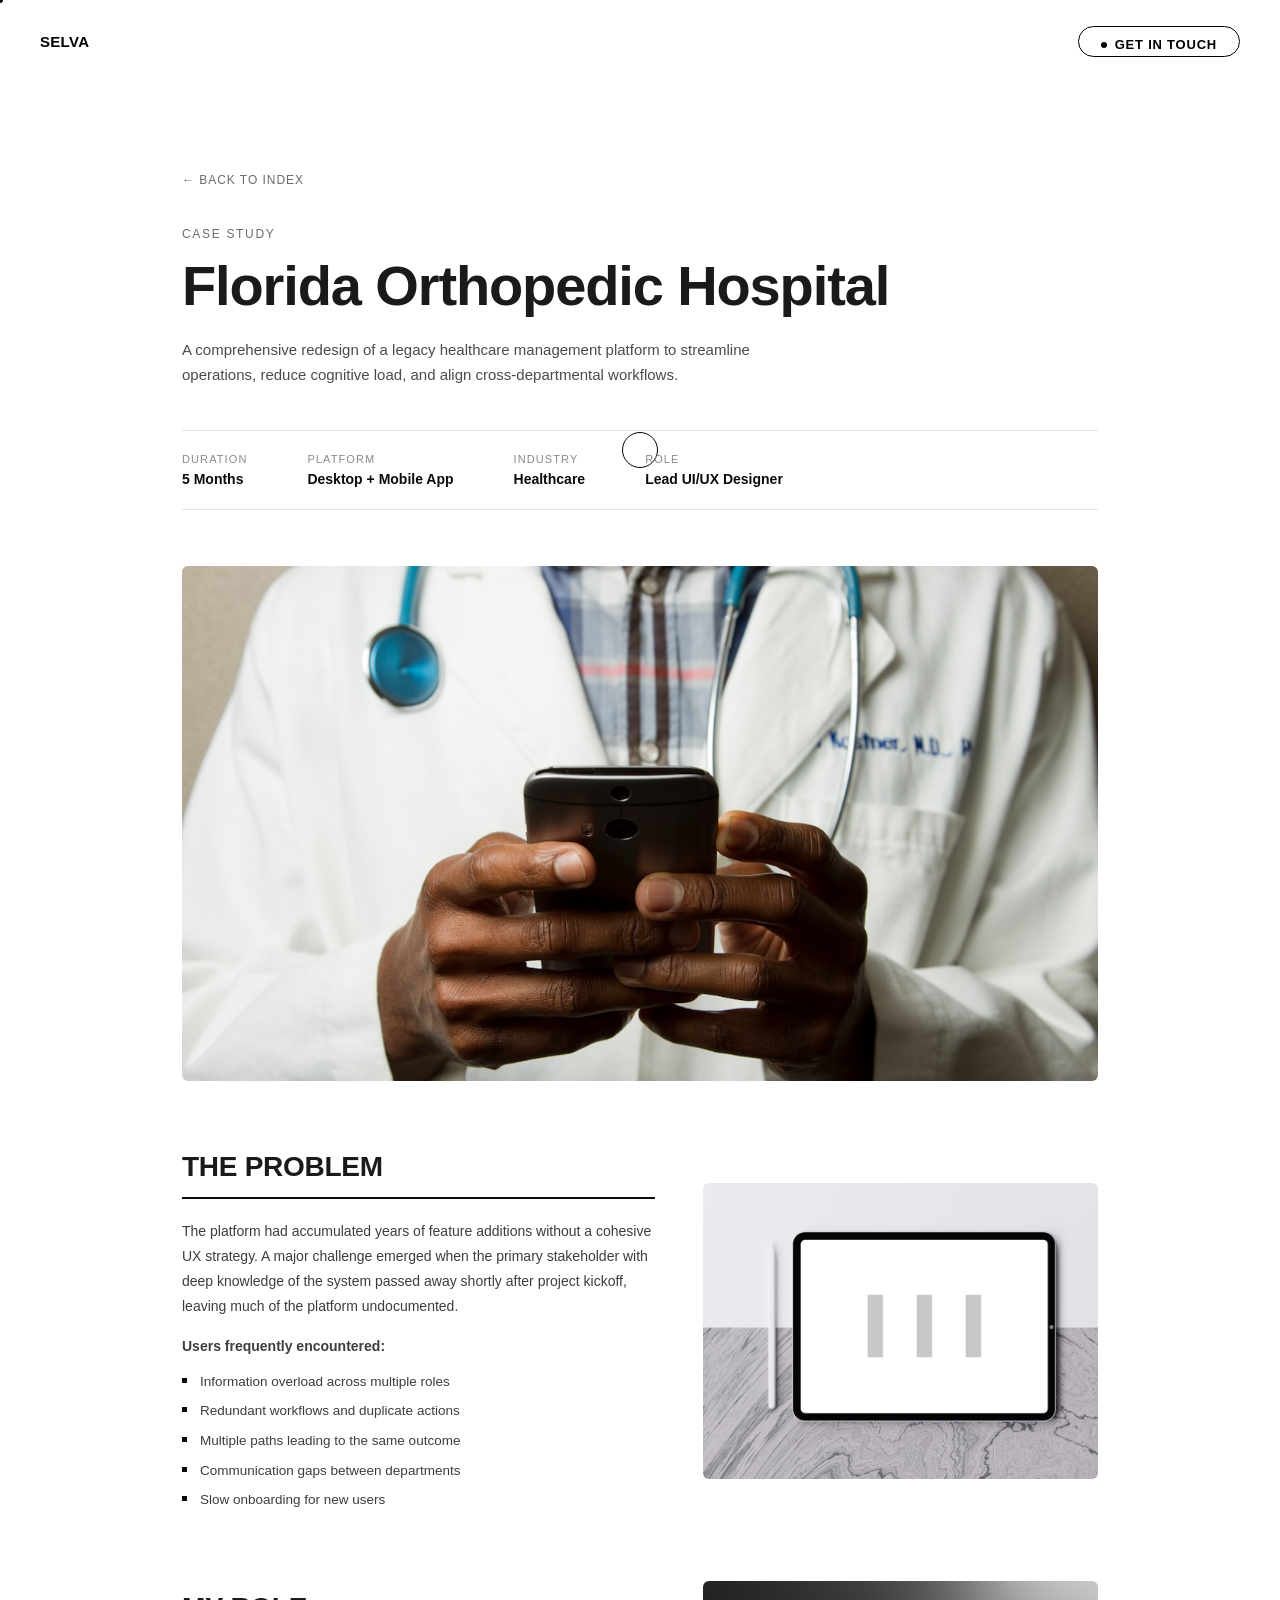
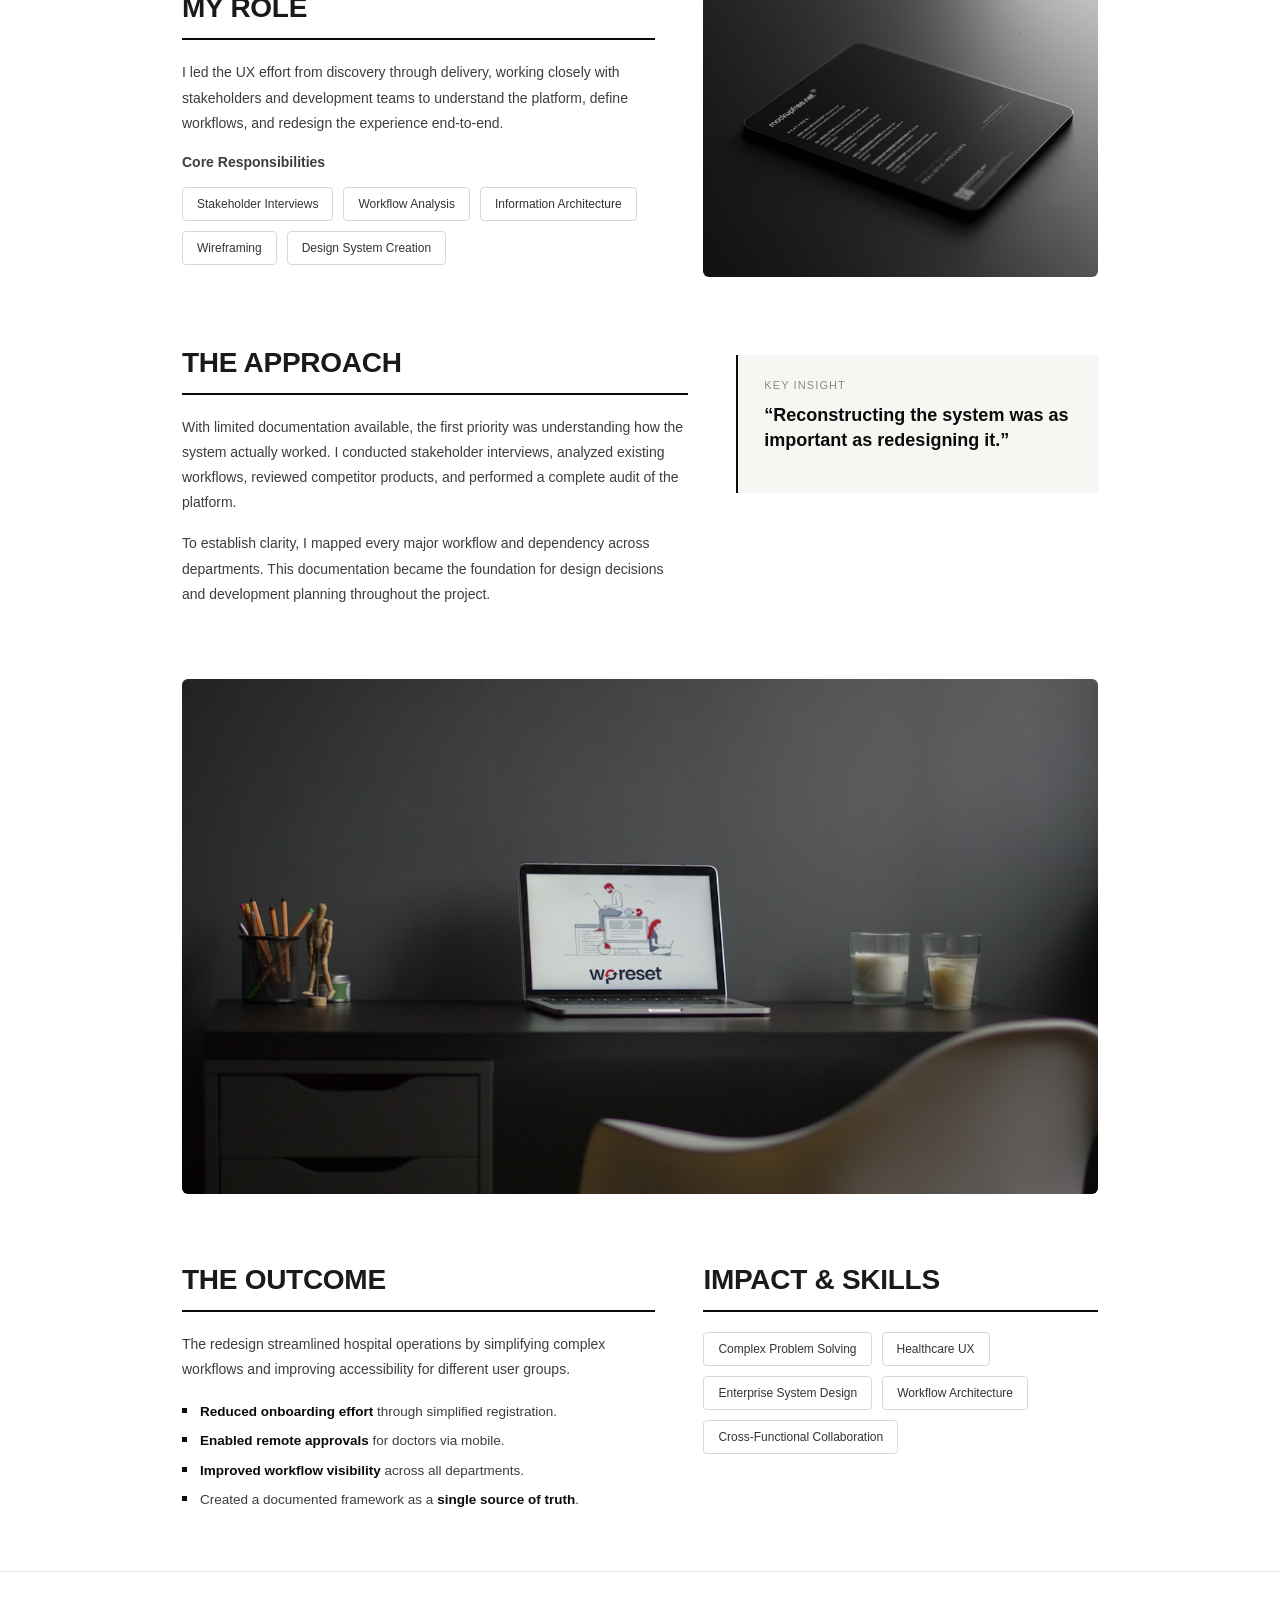
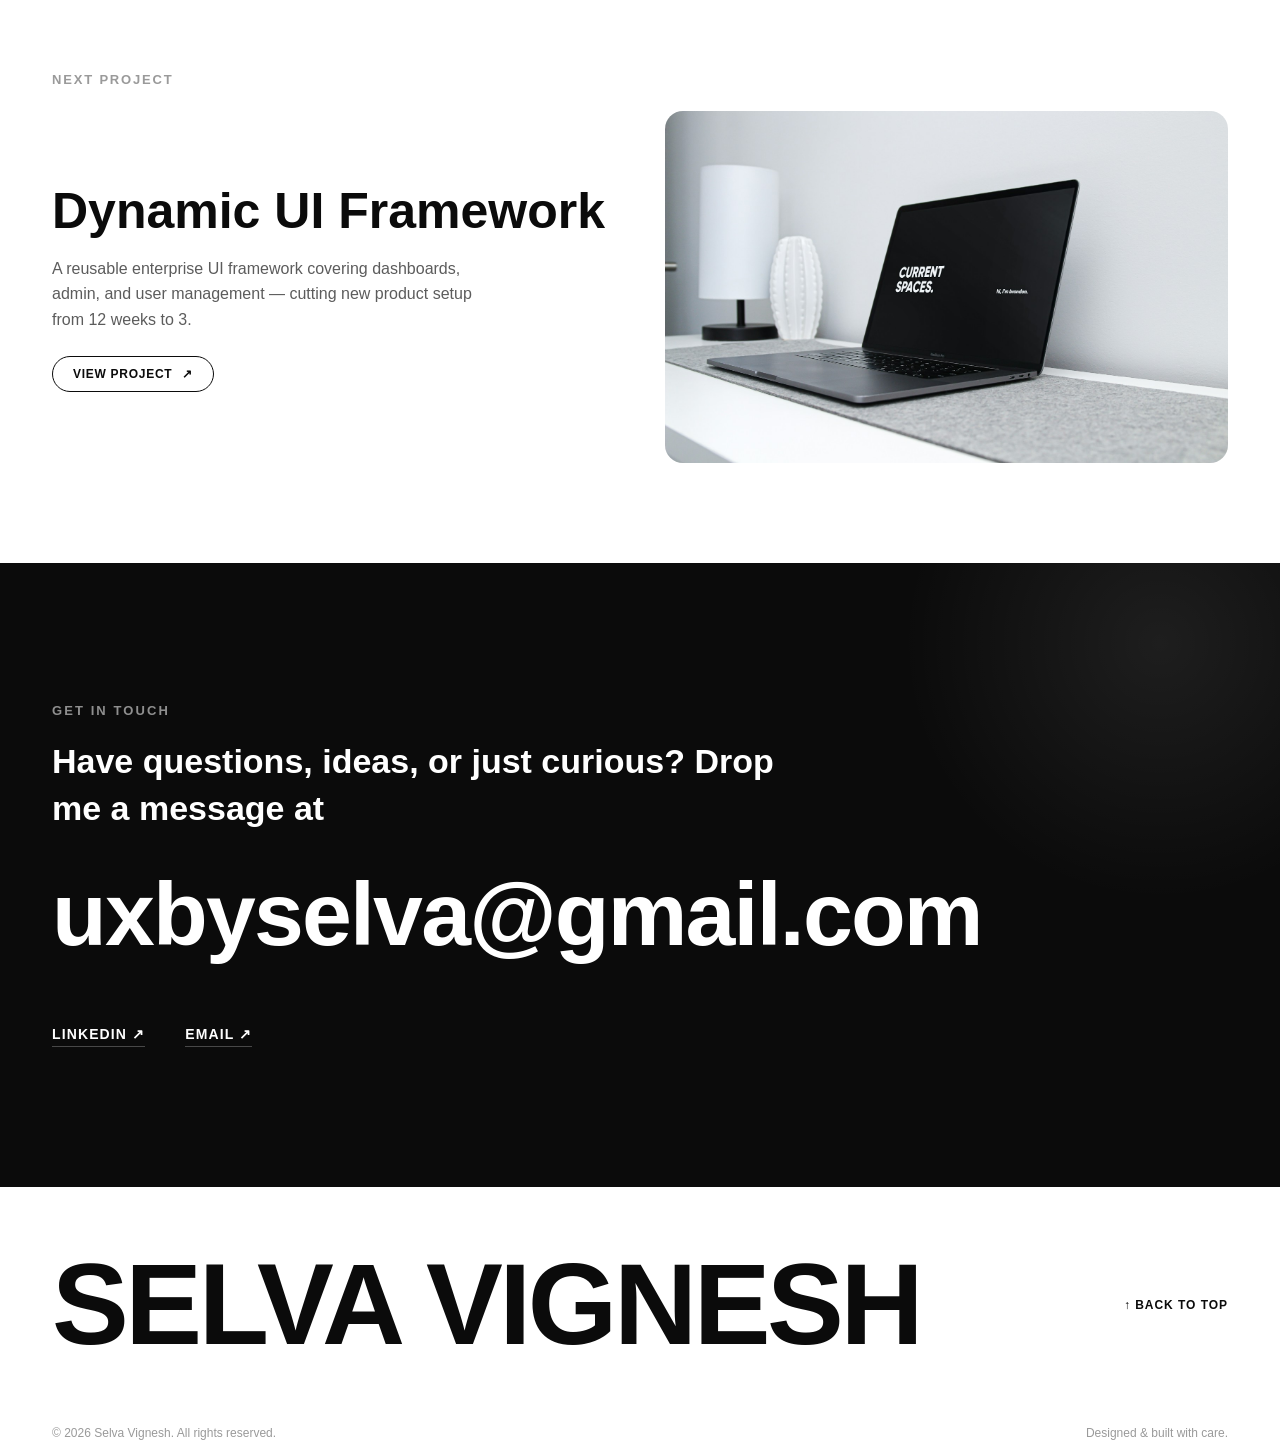
==== case1.html @ 3f587b35 "Rebuild portfolio site with case studies and micro-interactions Static rebuild of the Framer portfol" ====
<!DOCTYPE html>
<html lang="en">
<head>
<meta charset="UTF-8">
<meta name="viewport" content="width=device-width, initial-scale=1.0">
<title>Florida Orthopedic Hospital — Case Study | Selva Vignesh, AI-Assisted UX Designer</title>
<meta name="description" content="Case study: a comprehensive redesign of a legacy healthcare management platform for Florida Orthopedic Hospital, by AI-assisted UX designer Selva Vignesh.">
<meta name="keywords" content="UI/UX designer, AI-assisted design, AI product designer, healthcare UX, case study, product design, UX research">
<link rel="stylesheet" href="css/style.css">
</head>
<body>

<div class="veil"></div>
<div class="scroll-progress"></div>
<div class="cursor-dot"></div>
<div class="cursor-ring"></div>

<header class="site-header">
  <div class="container">
    <a href="index.html" class="logo">SELVA</a>
    <nav class="nav-links">
      <a href="index.html#contact" class="magnetic-btn"><span class="dot"></span>Get in Touch</a>
      <button class="menu-toggle" aria-label="Open menu" aria-expanded="false" aria-controls="mobileMenu">
        <span></span><span></span>
      </button>
    </nav>
  </div>
</header>

<div class="mobile-menu" id="mobileMenu">
  <nav>
    <a href="index.html#work">Work</a>
    <a href="index.html#contact">Contact</a>
  </nav>
  <div class="mobile-menu-social">
    <a href="mailto:uxbyselva@gmail.com">Email</a>
    <a href="https://www.linkedin.com" target="_blank" rel="noopener">LinkedIn</a>
  </div>
</div>

<main>

  <section class="report">
    <div class="container report-container">
      <a href="index.html#work" class="report-back" data-link>&larr; Back to Index</a>
      <div class="report-kicker reveal">Case Study</div>
      <h1 class="report-title reveal">Florida Orthopedic Hospital</h1>
      <p class="report-sub reveal">A comprehensive redesign of a legacy healthcare management platform to streamline operations, reduce cognitive load, and align cross-departmental workflows.</p>

      <div class="report-meta reveal-stagger">
        <div><span class="report-meta-k">Duration</span><span class="report-meta-v">5 Months</span></div>
        <div><span class="report-meta-k">Platform</span><span class="report-meta-v">Desktop + Mobile App</span></div>
        <div><span class="report-meta-k">Industry</span><span class="report-meta-v">Healthcare</span></div>
        <div><span class="report-meta-k">Role</span><span class="report-meta-v">Lead UI/UX Designer</span></div>
      </div>

      <figure class="report-image report-image--hero reveal">
        <img src="images/1Oogny4l28GVyws80blz4aTMAg.jpg" alt="Dashboard mockup and doctor mobile app showcase" loading="lazy">
      </figure>

      <div class="report-block">
        <div class="reveal">
          <h2 class="report-h2">The Problem</h2>
          <p>The platform had accumulated years of feature additions without a cohesive UX strategy. A major challenge emerged when the primary stakeholder with deep knowledge of the system passed away shortly after project kickoff, leaving much of the platform undocumented.</p>
          <p class="report-strong-lead">Users frequently encountered:</p>
          <ul class="report-list">
            <li>Information overload across multiple roles</li>
            <li>Redundant workflows and duplicate actions</li>
            <li>Multiple paths leading to the same outcome</li>
            <li>Communication gaps between departments</li>
            <li>Slow onboarding for new users</li>
          </ul>
        </div>
        <figure class="report-image report-image--side reveal">
          <img src="images/MnERb7oVAJHH2aAAqvkAHIZbUmA.jpg" alt="Before state and pain points" loading="lazy">
        </figure>
      </div>

      <div class="report-block">
        <div class="reveal">
          <h2 class="report-h2">My Role</h2>
          <p>I led the UX effort from discovery through delivery, working closely with stakeholders and development teams to understand the platform, define workflows, and redesign the experience end-to-end.</p>
          <p class="report-strong-lead">Core Responsibilities</p>
          <div class="report-tags">
            <span>Stakeholder Interviews</span>
            <span>Workflow Analysis</span>
            <span>Information Architecture</span>
            <span>Wireframing</span>
            <span>Design System Creation</span>
          </div>
        </div>
        <figure class="report-image report-image--side reveal">
          <img src="images/4NkreJrrZmQiaemgKWLPMZ85R3E.jpg" alt="Research and wireframes" loading="lazy">
        </figure>
      </div>

      <div class="report-approach">
        <div class="reveal">
          <h2 class="report-h2">The Approach</h2>
          <p>With limited documentation available, the first priority was understanding how the system actually worked. I conducted stakeholder interviews, analyzed existing workflows, reviewed competitor products, and performed a complete audit of the platform.</p>
          <p>To establish clarity, I mapped every major workflow and dependency across departments. This documentation became the foundation for design decisions and development planning throughout the project.</p>
        </div>
        <blockquote class="report-quote reveal">
          <span class="report-quote-label">Key Insight</span>
          <p>&ldquo;Reconstructing the system was as important as redesigning it.&rdquo;</p>
        </blockquote>
      </div>

      <figure class="report-image report-image--hero reveal">
        <img src="images/SQyKdO5tje3gbzkIqfZZVwK4K0.jpg" alt="Workflow reconstruction diagram" loading="lazy">
      </figure>

      <div class="report-split">
        <div class="reveal">
          <h2 class="report-h2">The Outcome</h2>
          <p>The redesign streamlined hospital operations by simplifying complex workflows and improving accessibility for different user groups.</p>
          <ul class="report-list">
            <li><strong>Reduced onboarding effort</strong> through simplified registration.</li>
            <li><strong>Enabled remote approvals</strong> for doctors via mobile.</li>
            <li><strong>Improved workflow visibility</strong> across all departments.</li>
            <li>Created a documented framework as a <strong>single source of truth</strong>.</li>
          </ul>
        </div>
        <div class="reveal">
          <h2 class="report-h2">Impact &amp; Skills</h2>
          <div class="report-tags">
            <span>Complex Problem Solving</span>
            <span>Healthcare UX</span>
            <span>Enterprise System Design</span>
            <span>Workflow Architecture</span>
            <span>Cross-Functional Collaboration</span>
          </div>
        </div>
      </div>

    </div>
  </section>

  <section class="next-project">
    <div class="container">
      <div class="next-label reveal">Next project</div>
      <a href="case2.html" class="next-card reveal" data-link>
        <div>
          <h3>Dynamic UI Framework</h3>
          <p>A reusable enterprise UI framework covering dashboards, admin, and user management &mdash; cutting new product setup from 12 weeks to 3.</p>
          <span class="project-cta">View Project <span class="arrow">&#8599;</span></span>
        </div>
        <figure><img src="images/f3BTcW4I6SggfIqQwpOgStXhhE8.jpg" alt="Dynamic UI Framework next project preview" loading="lazy"></figure>
      </a>
    </div>
  </section>

  <section class="contact" id="contact">
    <div class="blob"></div>
    <div class="container reveal">
      <div class="contact-eyebrow">Get in touch</div>
      <h2>Have questions, ideas, or just curious? Drop me a message at</h2>
      <a href="mailto:uxbyselva@gmail.com" class="email-link">uxbyselva@gmail.com</a>
      <div class="contact-links">
        <a href="https://www.linkedin.com" target="_blank" rel="noopener">LinkedIn &#8599;</a>
        <a href="mailto:uxbyselva@gmail.com">Email &#8599;</a>
      </div>
    </div>
  </section>

</main>

<footer class="site-footer-wrap">
  <div class="container">
    <div class="site-footer">
      <div class="footer-name">SELVA VIGNESH</div>
      <a href="#top" class="back-to-top">&#8593; Back to top</a>
    </div>
    <div class="footer-bottom">
      <span>&copy; 2026 Selva Vignesh. All rights reserved.</span>
      <span>Designed &amp; built with care.</span>
    </div>
  </div>
</footer>

<script src="js/main.js"></script>
</body>
</html>
---- css/style.css ----
/* ============================================
   SELVA.DESIGN — Portfolio
   ============================================ */

@import url('https://api.fontshare.com/v2/css?f[]=satoshi@401,501,701,901,700,500,400,900&display=swap');

:root {
  --black: #0b0b0b;
  --white: #ffffff;
  --gray: #efefef;
  --gray-mid: #9a9a9a;
  --gray-line: #232323;
  --ease: cubic-bezier(0.16, 1, 0.3, 1);
  --ease-soft: cubic-bezier(0.65, 0, 0.35, 1);
  --dur: 0.7s;
}

* { margin: 0; padding: 0; box-sizing: border-box; }

html {
  scroll-behavior: smooth;
}

body {
  background: var(--white);
  color: var(--black);
  font-family: 'Satoshi', -apple-system, BlinkMacSystemFont, 'Segoe UI', sans-serif;
  font-weight: 500;
  overflow-x: hidden;
  cursor: none;
}

a { color: inherit; text-decoration: none; }
ul { list-style: none; }
img { max-width: 100%; display: block; }
button { font-family: inherit; border: none; background: none; cursor: none; }

.container {
  max-width: 1240px;
  margin: 0 auto;
  padding: 0 32px;
}

::selection {
  background: var(--black);
  color: var(--white);
}

/* ---------- custom cursor ---------- */
.cursor-dot,
.cursor-ring {
  position: fixed;
  top: 0; left: 0;
  border-radius: 50%;
  pointer-events: none;
  z-index: 9999;
  transform: translate(-50%, -50%);
  mix-blend-mode: difference;
}
.cursor-dot {
  width: 6px; height: 6px;
  background: var(--white);
  transition: opacity 0.2s ease;
}
.cursor-ring {
  width: 36px; height: 36px;
  border: 1px solid var(--white);
  transition: width 0.35s var(--ease), height 0.35s var(--ease), opacity 0.3s ease, background 0.3s ease;
}
.cursor-ring.hover {
  width: 64px; height: 64px;
  background: rgba(255,255,255,0.08);
}
.cursor-ring.text {
  width: 90px; height: 90px;
}
@media (hover: none), (pointer: coarse) {
  .cursor-dot, .cursor-ring { display: none; }
  body { cursor: auto; }
  a, button { cursor: pointer; }
}

/* ---------- scroll progress ---------- */
.scroll-progress {
  position: fixed;
  top: 0; left: 0;
  height: 3px;
  width: 0%;
  background: var(--black);
  z-index: 10000;
  transition: width 0.1s linear;
}

/* ---------- reveal-on-scroll ---------- */
.reveal {
  opacity: 0;
  transform: translateY(36px);
  transition: opacity 0.9s var(--ease), transform 0.9s var(--ease);
}
.reveal.in-view {
  opacity: 1;
  transform: translateY(0);
}
.reveal-stagger > * {
  opacity: 0;
  transform: translateY(28px);
  transition: opacity 0.7s var(--ease), transform 0.7s var(--ease);
}
.reveal-stagger.in-view > * { opacity: 1; transform: translateY(0); }
.reveal-stagger.in-view > *:nth-child(1) { transition-delay: 0.02s; }
.reveal-stagger.in-view > *:nth-child(2) { transition-delay: 0.08s; }
.reveal-stagger.in-view > *:nth-child(3) { transition-delay: 0.14s; }
.reveal-stagger.in-view > *:nth-child(4) { transition-delay: 0.20s; }
.reveal-stagger.in-view > *:nth-child(5) { transition-delay: 0.26s; }
.reveal-stagger.in-view > *:nth-child(6) { transition-delay: 0.32s; }
.reveal-stagger.in-view > *:nth-child(7) { transition-delay: 0.38s; }
.reveal-stagger.in-view > *:nth-child(8) { transition-delay: 0.44s; }
.reveal-stagger.in-view > *:nth-child(9) { transition-delay: 0.50s; }
.reveal-stagger.in-view > *:nth-child(n+10) { transition-delay: 0.56s; }

/* ---------- page transition veil ---------- */
.veil {
  position: fixed;
  inset: 0;
  background: var(--black);
  z-index: 20000;
  transform: translateY(0);
  pointer-events: none;
}
.veil.enter { animation: veilOut 0.9s var(--ease-soft) forwards; }
.veil.leave { animation: veilIn 0.6s var(--ease-soft) forwards; pointer-events: auto; }
@keyframes veilOut {
  from { transform: translateY(0); }
  to { transform: translateY(-100%); }
}
@keyframes veilIn {
  from { transform: translateY(100%); }
  to { transform: translateY(0); }
}

/* ================= HEADER ================= */
.site-header {
  position: fixed;
  top: 0; left: 0; right: 0;
  z-index: 500;
  padding: 26px 0;
  display: flex;
  transition: transform 0.5s var(--ease), background 0.4s ease, backdrop-filter 0.4s ease;
  mix-blend-mode: difference;
}
.site-header.hide { transform: translateY(-130%); }
.site-header.scrolled {
  background: rgba(255,255,255,0.86);
  backdrop-filter: blur(14px);
  -webkit-backdrop-filter: blur(14px);
  mix-blend-mode: normal;
  box-shadow: 0 1px 0 rgba(0,0,0,0.06);
}
.site-header.scrolled .logo,
.site-header.scrolled .nav-links a {
  color: var(--black);
}
.site-header.scrolled .menu-toggle {
  border-color: rgba(0,0,0,0.35);
}
.site-header.scrolled .menu-toggle span {
  background: var(--black);
}
.site-header .container {
  display: flex;
  align-items: center;
  justify-content: space-between;
  max-width: none;
  width: 100%;
  padding: 0 40px;
}
.logo {
  font-weight: 900;
  font-size: 15px;
  letter-spacing: 0.02em;
  color: var(--white);
  position: relative;
}
.logo::after{
  content: '';
  position: absolute;
  left: 0; bottom: -4px;
  width: 0; height: 1px;
  background: currentColor;
  transition: width 0.4s var(--ease);
}
.logo:hover::after{ width: 100%; }

.nav-links {
  display: flex;
  align-items: center;
  gap: 36px;
}
.nav-links a {
  color: var(--white);
  font-size: 13px;
  font-weight: 700;
  letter-spacing: 0.06em;
  text-transform: uppercase;
  position: relative;
  padding-bottom: 4px;
}
.magnetic-btn {
  position: relative;
  display: inline-flex;
  align-items: center;
  gap: 8px;
  padding: 10px 22px;
  border: 1px solid currentColor;
  border-radius: 40px;
  transition: transform 0.15s var(--ease-soft);
}
.menu-toggle {
  display: none;
  flex-direction: column;
  align-items: center;
  justify-content: center;
  gap: 5px;
  width: 36px;
  height: 36px;
  border: 1px solid rgba(255,255,255,0.5);
  border-radius: 50%;
  flex-shrink: 0;
  position: relative;
  z-index: 1100;
}
.menu-toggle span {
  display: block;
  width: 14px;
  height: 1.5px;
  background: var(--white);
  border-radius: 2px;
  transition: transform 0.35s var(--ease), opacity 0.25s ease;
}
.menu-toggle.open span:first-child { transform: translateY(3.25px) rotate(45deg); }
.menu-toggle.open span:last-child { transform: translateY(-3.25px) rotate(-45deg); }

.mobile-menu {
  position: fixed;
  inset: 0;
  background: var(--black);
  color: var(--white);
  z-index: 1000;
  display: flex;
  flex-direction: column;
  justify-content: center;
  padding: 32px;
  transform: translateY(-100%);
  transition: transform 0.6s var(--ease-soft);
}
.mobile-menu.open { transform: translateY(0); }
.mobile-menu nav {
  display: flex;
  flex-direction: column;
  gap: 12px;
}
.mobile-menu nav a {
  font-size: clamp(34px, 11vw, 52px);
  font-weight: 900;
  text-transform: uppercase;
  letter-spacing: -0.02em;
  padding-bottom: 16px;
  border-bottom: 1px solid rgba(255,255,255,0.15);
  opacity: 0;
  transform: translateY(24px);
  transition: opacity 0.5s var(--ease), transform 0.5s var(--ease);
}
.mobile-menu.open nav a { opacity: 1; transform: translateY(0); }
.mobile-menu.open nav a:nth-child(1) { transition-delay: 0.12s; }
.mobile-menu.open nav a:nth-child(2) { transition-delay: 0.2s; }
.mobile-menu-social {
  margin-top: 48px;
  display: flex;
  gap: 28px;
  font-size: 13px;
  font-weight: 700;
  text-transform: uppercase;
  letter-spacing: 0.08em;
  color: #9a9a9a;
  opacity: 0;
  transform: translateY(16px);
  transition: opacity 0.5s var(--ease) 0.32s, transform 0.5s var(--ease) 0.32s;
}
.mobile-menu.open .mobile-menu-social { opacity: 1; transform: translateY(0); }
.mobile-menu-social a:hover { color: var(--white); }

.magnetic-btn .dot {
  width: 6px; height: 6px;
  border-radius: 50%;
  background: currentColor;
}

/* ================= HERO ================= */
.hero {
  padding: 240px 0 110px;
  position: relative;
  overflow: hidden;
}
.hero-label {
  display: flex;
  align-items: center;
  gap: 10px;
  font-size: 13px;
  font-weight: 700;
  letter-spacing: 0.18em;
  text-transform: uppercase;
  color: var(--gray-mid);
  margin-bottom: 26px;
}
.hero-label .pulse {
  width: 8px; height: 8px;
  border-radius: 50%;
  background: var(--black);
  position: relative;
}
.hero-label .pulse::after {
  content: '';
  position: absolute; inset: 0;
  border-radius: 50%;
  background: var(--black);
  animation: pulse 2s ease-out infinite;
}
@keyframes pulse {
  0% { transform: scale(1); opacity: 0.6; }
  100% { transform: scale(3); opacity: 0; }
}

.hero-grid {
  display: grid;
  grid-template-columns: 1.4fr 0.6fr;
  gap: 60px;
  align-items: end;
}
.hero h1 {
  font-size: clamp(40px, 6.4vw, 84px);
  line-height: 1.04;
  font-weight: 900;
  letter-spacing: -0.02em;
  overflow: hidden;
}
.hero h1 .line {
  display: block;
  overflow: hidden;
}
.hero h1 .line span {
  display: inline-block;
  transform: translateY(110%);
  animation: lineUp 0.9s var(--ease) forwards;
}
.hero h1 .line:nth-child(1) span { animation-delay: 0.15s; }
.hero h1 .line:nth-child(2) span { animation-delay: 0.28s; }
.hero h1 .line:nth-child(3) span { animation-delay: 0.41s; }
@keyframes lineUp {
  to { transform: translateY(0); }
}
.hero-sub {
  margin-top: 28px;
  max-width: 480px;
  font-size: 17px;
  line-height: 1.6;
  color: #4a4a4a;
  opacity: 0;
  animation: fadeUp 0.8s var(--ease) forwards 0.7s;
}
@keyframes fadeUp {
  from { opacity: 0; transform: translateY(16px); }
  to { opacity: 1; transform: translateY(0); }
}

.hero-photo {
  position: relative;
  border-radius: 20px;
  overflow: hidden;
  aspect-ratio: 4/4.3;
  background: var(--gray);
  opacity: 0;
  animation: fadeUp 1s var(--ease) forwards 0.5s;
}
.hero-photo img {
  width: 100%; height: 100%;
  object-fit: cover;
  transform: scale(1.15);
  transition: transform 1.2s var(--ease);
}
.hero-photo:hover img { transform: scale(1); }
.hero-photo::before {
  content: '';
  position: absolute; inset: 0;
  background: var(--black);
  transform-origin: bottom;
  animation: curtainUp 1s var(--ease) forwards 0.4s;
  z-index: 2;
}
@keyframes curtainUp {
  to { transform: scaleY(0); }
}

/* ================= MARQUEE ================= */
.marquee-section {
  border-top: 1px solid #e6e6e6;
  border-bottom: 1px solid #e6e6e6;
  padding: 26px 0;
  overflow: hidden;
  white-space: nowrap;
}
.marquee-track {
  display: inline-flex;
  animation: marquee 22s linear infinite;
}
.marquee-track span {
  font-size: clamp(32px, 6vw, 72px);
  font-weight: 900;
  letter-spacing: -0.01em;
  padding-right: 40px;
  display: inline-flex;
  align-items: center;
  gap: 40px;
  color: var(--black);
}
.marquee-track span i {
  font-style: normal;
  color: transparent;
  -webkit-text-stroke: 1.5px var(--black);
  font-size: 0.5em;
}
.marquee-section:hover .marquee-track { animation-play-state: paused; }
@keyframes marquee {
  from { transform: translateX(0); }
  to { transform: translateX(-50%); }
}

/* ================= PROJECTS ================= */
.projects {
  padding: 130px 0;
}
.section-head {
  display: flex;
  justify-content: space-between;
  align-items: flex-end;
  margin-bottom: 70px;
  gap: 24px;
}
.section-head h2 {
  font-size: clamp(28px, 3.4vw, 44px);
  font-weight: 900;
  letter-spacing: -0.01em;
}
.section-tag {
  font-size: 12px;
  font-weight: 700;
  letter-spacing: 0.16em;
  text-transform: uppercase;
  color: var(--gray-mid);
  border: 1px solid #dcdcdc;
  padding: 8px 16px;
  border-radius: 30px;
}

.project-card {
  padding: 48px 0;
  border-top: 1px solid #e6e6e6;
}
.project-card:last-child { border-bottom: 1px solid #e6e6e6; }

.project-image {
  display: block;
  border-radius: 20px;
  overflow: hidden;
  aspect-ratio: 16/9;
  background: var(--gray);
  margin-bottom: 32px;
}
.project-image img {
  width: 100%;
  height: 100%;
  object-fit: cover;
  transition: transform 0.8s var(--ease);
}
.project-card:hover .project-image img { transform: scale(1.05); }

.project-info {
  display: flex;
  justify-content: space-between;
  align-items: flex-start;
  gap: 40px;
}
.project-title {
  font-size: clamp(20px, 2.2vw, 30px);
  font-weight: 900;
  letter-spacing: -0.01em;
  text-transform: uppercase;
  max-width: 360px;
  line-height: 1.25;
  transition: transform 0.5s var(--ease);
}
.project-card:hover .project-title { transform: translateX(10px); }

.project-meta {
  display: flex;
  flex-direction: column;
  align-items: flex-start;
  gap: 18px;
  max-width: 420px;
}
.project-desc {
  font-size: 14px;
  color: #5c5c5c;
  line-height: 1.6;
}
.project-cta {
  display: inline-flex;
  align-items: center;
  gap: 10px;
  font-size: 12px;
  font-weight: 700;
  letter-spacing: 0.06em;
  text-transform: uppercase;
  white-space: nowrap;
  padding: 10px 20px;
  border: 1px solid var(--black);
  border-radius: 40px;
  transition: background 0.4s var(--ease), color 0.4s var(--ease);
  position: relative;
  overflow: hidden;
}
.project-cta .arrow {
  transition: transform 0.4s var(--ease);
}
.project-card:hover .project-cta { background: var(--black); color: var(--white); }
.project-card:hover .project-cta .arrow { transform: translateX(4px) translateY(-4px); }

/* ================= ABOUT / STATS strip (case study & home) ================= */
.meta-grid {
  display: grid;
  grid-template-columns: repeat(4, 1fr);
  gap: 24px;
  padding: 48px 0;
  border-top: 1px solid #e6e6e6;
  border-bottom: 1px solid #e6e6e6;
}
.meta-item .k {
  font-size: 12px;
  text-transform: uppercase;
  letter-spacing: 0.12em;
  color: var(--gray-mid);
  margin-bottom: 8px;
  font-weight: 700;
}
.meta-item .v {
  font-size: 20px;
  font-weight: 700;
}

/* ================= CONTACT ================= */
.contact {
  background: var(--black);
  color: var(--white);
  padding: 140px 0;
  position: relative;
  overflow: hidden;
}
.contact-eyebrow {
  font-size: 13px;
  font-weight: 700;
  text-transform: uppercase;
  letter-spacing: 0.16em;
  color: #8f8f8f;
  margin-bottom: 20px;
}
.contact h2 {
  font-size: clamp(24px, 3vw, 34px);
  font-weight: 700;
  line-height: 1.4;
  max-width: 780px;
}
.contact .email-link {
  display: inline-block;
  font-size: clamp(32px, 7vw, 96px);
  font-weight: 900;
  letter-spacing: -0.02em;
  margin: 30px 0 60px;
  position: relative;
  background: linear-gradient(var(--white), var(--white)) no-repeat right bottom / 0% 2px;
  transition: background-size 0.5s var(--ease);
}
.contact .email-link:hover {
  background-size: 100% 2px;
  background-position-x: left;
}
.contact-links {
  display: flex;
  gap: 40px;
  flex-wrap: wrap;
}
.contact-links a {
  font-size: 14px;
  font-weight: 700;
  text-transform: uppercase;
  letter-spacing: 0.08em;
  display: inline-flex;
  align-items: center;
  gap: 8px;
  padding-bottom: 4px;
  border-bottom: 1px solid rgba(255,255,255,0.25);
  transition: border-color 0.3s ease, opacity 0.3s ease;
}
.contact-links a:hover { border-color: #fff; }

.blob {
  position: absolute;
  width: 520px; height: 520px;
  border-radius: 50%;
  background: radial-gradient(circle, rgba(255,255,255,0.08), transparent 70%);
  top: -180px; right: -140px;
  pointer-events: none;
}

/* ================= FOOTER ================= */
.site-footer {
  padding: 60px 0 40px;
  display: flex;
  align-items: center;
  justify-content: space-between;
  flex-wrap: wrap;
  gap: 20px;
}
.footer-name {
  font-size: clamp(40px, 9vw, 130px);
  font-weight: 900;
  letter-spacing: -0.03em;
  line-height: 1;
}
.footer-bottom {
  display: flex;
  justify-content: space-between;
  align-items: center;
  padding-top: 24px;
  font-size: 12px;
  color: var(--gray-mid);
  flex-wrap: wrap;
  gap: 12px;
}
.back-to-top {
  display: inline-flex;
  align-items: center;
  gap: 8px;
  font-weight: 700;
  text-transform: uppercase;
  letter-spacing: 0.08em;
  font-size: 12px;
  transition: transform 0.3s var(--ease);
}
.back-to-top:hover { transform: translateY(-4px); }

/* ================= CASE STUDY PAGE ================= */
.case-hero {
  padding: 170px 0 60px;
}
.case-kicker {
  font-size: 13px;
  font-weight: 700;
  text-transform: uppercase;
  letter-spacing: 0.14em;
  color: var(--gray-mid);
  margin-bottom: 20px;
}
.case-hero h1 {
  font-size: clamp(30px, 4.4vw, 56px);
  font-weight: 700;
  line-height: 1.25;
  max-width: 900px;
}
.case-hero-img {
  margin: 60px 0;
  border-radius: 18px;
  overflow: hidden;
  aspect-ratio: 16/9;
}
.case-hero-img img {
  width: 100%; height: 100%; object-fit: cover;
  transform: scale(1.1);
  transition: transform 1.4s var(--ease);
}
.case-hero-img:hover img { transform: scale(1); }

.case-section {
  padding: 70px 0;
}
.case-section h3 {
  font-size: clamp(24px, 3vw, 36px);
  font-weight: 800;
  margin-bottom: 20px;
}
.case-section p {
  font-size: 16px;
  line-height: 1.7;
  color: #4a4a4a;
  max-width: 720px;
}
.case-img-row {
  display: grid;
  grid-template-columns: 1fr 1fr;
  gap: 20px;
  margin-top: 40px;
}
.case-img-row figure, .case-img-single figure {
  border-radius: 16px;
  overflow: hidden;
  background: var(--gray);
}
.case-img-row img, .case-img-single img {
  width: 100%; height: 100%; object-fit: cover;
  transition: transform 0.8s var(--ease);
}
.case-img-row figure:hover img, .case-img-single figure:hover img { transform: scale(1.06); }
.case-img-single { margin-top: 40px; aspect-ratio: 16/8; }

.product-card {
  display: grid;
  grid-template-columns: 1fr 1fr;
  gap: 50px;
  align-items: center;
  margin-top: 40px;
  background: var(--gray);
  border-radius: 20px;
  padding: 40px;
}
.product-card figure { border-radius: 14px; overflow: hidden; aspect-ratio: 4/3; }
.product-card img { width: 100%; height: 100%; object-fit: cover; transition: transform 0.7s var(--ease); }
.product-card:hover img { transform: scale(1.05); }
.add-to-cart {
  margin-top: 24px;
  display: inline-flex;
  align-items: center;
  gap: 10px;
  padding: 14px 28px;
  background: var(--black);
  color: var(--white);
  border-radius: 40px;
  font-size: 13px;
  font-weight: 700;
  letter-spacing: 0.08em;
  overflow: hidden;
  position: relative;
}
.add-to-cart::before {
  content: '';
  position: absolute; inset: 0;
  background: var(--white);
  transform: translateX(-100%);
  transition: transform 0.4s var(--ease);
  z-index: 0;
}
.add-to-cart span { position: relative; z-index: 1; transition: color 0.4s ease; }
.add-to-cart:hover::before { transform: translateX(0); }
.add-to-cart:hover span { color: var(--black); }

.next-project {
  padding: 100px 0;
  border-top: 1px solid #e6e6e6;
}
.next-label {
  font-size: 13px;
  font-weight: 700;
  text-transform: uppercase;
  letter-spacing: 0.14em;
  color: var(--gray-mid);
  margin-bottom: 24px;
}
.next-card {
  display: grid;
  grid-template-columns: 1fr 1fr;
  gap: 50px;
  align-items: center;
}
.next-card figure {
  border-radius: 18px;
  overflow: hidden;
  aspect-ratio: 16/10;
}
.next-card img { width: 100%; height: 100%; object-fit: cover; transition: transform 0.8s var(--ease); }
.next-card:hover img { transform: scale(1.06); }
.next-card h3 {
  font-size: clamp(30px, 4vw, 50px);
  font-weight: 900;
  margin-bottom: 16px;
}
.next-card p { color: #5c5c5c; line-height: 1.6; margin-bottom: 24px; max-width: 420px; }

/* ---------- responsive ---------- */
@media (max-width: 900px) {
  .hero-grid { grid-template-columns: 1fr; }
  .hero-photo { max-width: 320px; }
  .meta-grid { grid-template-columns: repeat(2, 1fr); }
  .project-info { flex-direction: column; gap: 20px; }
  .project-title, .project-meta { max-width: none; }
  .case-img-row { grid-template-columns: 1fr; }
  .product-card { grid-template-columns: 1fr; }
  .next-card { grid-template-columns: 1fr; }
  .nav-links { gap: 20px; }
}
@media (max-width: 680px) {
  .magnetic-btn { display: none; }
  .menu-toggle { display: flex; }
  .nav-links { gap: 12px; }
  .project-image { margin-bottom: 24px; }
  .contact-links { gap: 24px; }
}

/* ================= CASE REPORT TEMPLATE ================= */
.report {
  padding: 170px 0 60px;
  font-family: 'Satoshi', sans-serif;
  color: #1a1a1a;
}
.report-container { max-width: 980px; }
.report-back {
  display: inline-block;
  font-size: 12px;
  letter-spacing: 0.08em;
  text-transform: uppercase;
  color: #6b6b6b;
  margin-bottom: 40px;
  transition: color 0.3s ease;
}
.report-back:hover { color: var(--black); }
.report-kicker {
  font-size: 12px;
  letter-spacing: 0.14em;
  text-transform: uppercase;
  color: #6b6b6b;
  margin-bottom: 14px;
}
.report-title {
  font-family: 'Satoshi', sans-serif;
  font-weight: 900;
  font-size: clamp(32px, 5vw, 56px);
  line-height: 1.1;
  letter-spacing: -0.02em;
  margin-bottom: 20px;
}
.report-sub {
  font-size: 15px;
  line-height: 1.7;
  color: #4a4a4a;
  max-width: 620px;
}
.report-meta {
  display: grid;
  grid-template-columns: repeat(4, auto);
  justify-content: start;
  gap: 60px;
  margin-top: 42px;
  padding: 22px 0;
  border-top: 1px solid #e2e2e2;
  border-bottom: 1px solid #e2e2e2;
}
.report-meta-k {
  display: block;
  font-size: 11px;
  letter-spacing: 0.1em;
  text-transform: uppercase;
  color: #8a8a8a;
  margin-bottom: 6px;
}
.report-meta-v {
  display: block;
  font-size: 14px;
  font-weight: 700;
  color: var(--black);
}
.report-image {
  border-radius: 6px;
  overflow: hidden;
  background: var(--gray);
  margin: 56px 0;
}
.report-image--hero { aspect-ratio: 16/9; }
.report-image--side { aspect-ratio: 4/3; margin: 0; }
.report-image img {
  width: 100%;
  height: 100%;
  object-fit: cover;
  transition: transform 0.8s var(--ease);
}
.report-image:hover img { transform: scale(1.04); }

.report-h2 {
  font-family: 'Satoshi', sans-serif;
  font-weight: 900;
  font-size: clamp(20px, 2.4vw, 28px);
  letter-spacing: -0.01em;
  text-transform: uppercase;
  padding-bottom: 14px;
  margin-bottom: 20px;
  border-bottom: 2px solid var(--black);
}
.report-block {
  display: grid;
  grid-template-columns: 1.2fr 1fr;
  gap: 48px;
  align-items: center;
  margin-top: 70px;
}
.report-block p {
  font-size: 14px;
  line-height: 1.8;
  color: #3d3d3d;
}
.report p + p,
.report-block p + p {
  margin-top: 14px;
}
.report-intro {
  margin-top: 40px;
  max-width: 720px;
}
.report-intro p {
  font-size: 15px;
  line-height: 1.8;
  color: #3d3d3d;
}
.report-strong-lead {
  font-family: 'Satoshi', sans-serif;
  font-weight: 700;
  font-size: 14px;
  margin-top: 22px;
  margin-bottom: 12px;
  color: var(--black);
}
.report-list {
  display: flex;
  flex-direction: column;
  gap: 8px;
}
.report-list li {
  position: relative;
  padding-left: 18px;
  font-size: 13.5px;
  line-height: 1.6;
  color: #3d3d3d;
}
.report-list li::before {
  content: '';
  position: absolute;
  left: 0;
  top: 7px;
  width: 5px;
  height: 5px;
  background: var(--black);
}
.report-list li strong { color: var(--black); }

.report-tags {
  display: flex;
  flex-wrap: wrap;
  gap: 10px;
}
.report-tags span {
  font-size: 12px;
  padding: 9px 14px;
  border: 1px solid #d8d8d8;
  border-radius: 4px;
  color: #333;
  transition: border-color 0.3s ease, color 0.3s ease;
}
.report-tags span:hover { border-color: var(--black); color: var(--black); }

.report-approach {
  display: grid;
  grid-template-columns: 1.4fr 1fr;
  gap: 48px;
  margin-top: 70px;
  align-items: start;
}
.report-approach p {
  font-size: 14px;
  line-height: 1.8;
  color: #3d3d3d;
  margin-bottom: 16px;
}
.report-quote {
  background: #f7f6f3;
  border-left: 2px solid var(--black);
  padding: 24px 26px;
  margin-top: 8px;
}
.report-quote-label {
  display: block;
  font-size: 11px;
  letter-spacing: 0.1em;
  text-transform: uppercase;
  color: #8a8a8a;
  margin-bottom: 12px;
}
.report-quote p {
  font-family: 'Satoshi', sans-serif;
  font-weight: 700;
  font-size: 18px;
  line-height: 1.4;
  color: var(--black);
}

.report-split {
  display: grid;
  grid-template-columns: 1.2fr 1fr;
  gap: 48px;
  margin-top: 70px;
}
.report-split p {
  font-size: 14px;
  line-height: 1.8;
  color: #3d3d3d;
  margin-bottom: 18px;
}

.report-image--empty {
  display: flex;
  align-items: center;
  justify-content: center;
  border: 1px dashed #cfcfcf;
}
.report-image-empty-label {
  font-family: 'Satoshi', sans-serif;
  font-size: 12px;
  font-weight: 700;
  letter-spacing: 0.08em;
  text-transform: uppercase;
  color: #a8a8a8;
}

.stat-block {
  margin: 64px 0 56px;
  padding: 48px 0;
  border-top: 1px solid #e2e2e2;
  border-bottom: 1px solid #e2e2e2;
  text-align: center;
}
.stat-label {
  font-size: 12px;
  font-weight: 700;
  letter-spacing: 0.14em;
  text-transform: uppercase;
  color: #8a8a8a;
  margin-bottom: 18px;
}
.stat-row {
  display: flex;
  align-items: baseline;
  justify-content: center;
  gap: 20px;
  flex-wrap: wrap;
}
.stat-num {
  font-family: 'Satoshi', sans-serif;
  font-weight: 900;
  font-size: clamp(48px, 9vw, 96px);
  line-height: 1;
  letter-spacing: -0.02em;
  color: #c4c4c4;
}
.stat-num.stat-after { color: var(--black); }
.stat-unit {
  font-size: 13px;
  font-weight: 700;
  text-transform: uppercase;
  letter-spacing: 0.06em;
  color: #8a8a8a;
  margin-right: 4px;
}
.stat-arrow {
  font-size: clamp(28px, 5vw, 44px);
  color: #c4c4c4;
}
.stat-sub {
  margin-top: 18px;
  font-size: 14px;
  font-weight: 700;
  color: var(--black);
}

.pipeline {
  display: flex;
  align-items: center;
  justify-content: center;
  flex-wrap: wrap;
  gap: 14px;
  margin: 0 0 56px;
}
.pipeline-step {
  padding: 14px 20px;
  border: 1px solid #dcdcdc;
  border-radius: 30px;
  font-size: 12.5px;
  font-weight: 700;
  text-align: center;
  color: #333;
  transition: border-color 0.3s ease, color 0.3s ease, transform 0.3s ease;
}
.pipeline-step:hover { border-color: var(--black); color: var(--black); transform: translateY(-2px); }
.pipeline-step--final { border-color: var(--black); background: var(--black); color: var(--white); }
.pipeline-arrow {
  font-size: 16px;
  color: #b8b8b8;
  flex-shrink: 0;
}

.framework-grid {
  display: grid;
  grid-template-columns: repeat(4, 1fr);
  gap: 12px;
  margin-bottom: 70px;
}
.framework-grid div {
  padding: 20px 10px;
  border: 1px solid #e6e6e6;
  border-radius: 8px;
  text-align: center;
  font-size: 13px;
  font-weight: 700;
  color: #333;
  background: #fafafa;
  transition: border-color 0.3s ease, background 0.3s ease, transform 0.3s ease;
}
.framework-grid div:hover {
  border-color: var(--black);
  background: var(--white);
  transform: translateY(-3px);
}
.framework-grid--wide { grid-template-columns: repeat(4, 1fr); }
.framework-grid--wide div { font-size: 12.5px; line-height: 1.4; }

.report-meta-v--todo {
  color: #b0b0b0;
  font-weight: 700;
  font-style: italic;
}

/* ---------- before / after flow comparison ---------- */
.flow-compare {
  margin: 56px 0 0;
  padding: 44px 0;
  border-top: 1px solid #e2e2e2;
  border-bottom: 1px solid #e2e2e2;
}
.flow-row-head {
  display: flex;
  align-items: baseline;
  gap: 14px;
  margin-bottom: 16px;
}
.flow-row-label {
  font-size: 12px;
  font-weight: 900;
  letter-spacing: 0.14em;
  text-transform: uppercase;
  color: var(--black);
}
.flow-time {
  font-size: 12px;
  font-weight: 700;
  color: #8a8a8a;
}
.flow-steps {
  display: flex;
  align-items: center;
  flex-wrap: wrap;
  gap: 10px;
}
.flow-step {
  padding: 12px 18px;
  border: 1px solid #dcdcdc;
  border-radius: 30px;
  font-size: 12.5px;
  font-weight: 700;
  color: #333;
  background: var(--white);
  transition: border-color 0.3s ease, transform 0.3s ease;
}
.flow-step:hover { border-color: var(--black); transform: translateY(-2px); }
.flow-step--pain {
  border-style: dashed;
  border-color: #c9c9c9;
  color: #9a9a9a;
  background: #fbfbfb;
}
.flow-step--win {
  border-color: var(--black);
  background: var(--black);
  color: var(--white);
}
.flow-arrow {
  font-size: 15px;
  color: #b8b8b8;
  flex-shrink: 0;
}
.flow-divider {
  text-align: center;
  font-size: 22px;
  color: #c4c4c4;
  margin: 26px 0;
}

/* ---------- metric trio ---------- */
.metric-grid {
  display: grid;
  grid-template-columns: repeat(3, 1fr);
  gap: 28px;
  margin-top: 56px;
  padding: 46px 0 32px;
  border-top: 1px solid #e2e2e2;
}
.metric { text-align: center; }
.metric-value {
  display: flex;
  align-items: baseline;
  justify-content: center;
  gap: 2px;
}
.metric-sign {
  font-size: clamp(20px, 3vw, 30px);
  font-weight: 900;
  color: var(--black);
}
.metric-num {
  font-family: 'Satoshi', sans-serif;
  font-weight: 900;
  font-size: clamp(40px, 7vw, 72px);
  line-height: 1;
  letter-spacing: -0.02em;
  color: var(--black);
}
.metric-label {
  display: block;
  margin-top: 12px;
  font-size: 11.5px;
  font-weight: 700;
  letter-spacing: 0.1em;
  text-transform: uppercase;
  color: #8a8a8a;
  line-height: 1.5;
}
.metric-caption {
  max-width: 640px;
  margin: 0 auto;
  padding-bottom: 46px;
  border-bottom: 1px solid #e2e2e2;
  text-align: center;
  font-size: 12.5px;
  line-height: 1.6;
  color: #9a9a9a;
}

@media (max-width: 780px) {
  .metric-grid { grid-template-columns: 1fr; gap: 34px; padding-bottom: 26px; }
  .metric-caption { padding-bottom: 40px; }
  .report { padding-top: 140px; }
  .report-meta { grid-template-columns: repeat(2, auto); gap: 28px 40px; }
  .report-block, .report-approach, .report-split { grid-template-columns: 1fr; }
  .report-image--side { order: -1; aspect-ratio: 16/10; }
  .stat-row { gap: 10px; }
  .pipeline { flex-direction: column; }
  .pipeline-arrow { transform: rotate(90deg); }
  .framework-grid { grid-template-columns: repeat(2, 1fr); }
  .flow-steps {
    flex-direction: column;
    align-items: flex-start;
    gap: 6px;
  }
  .flow-step { padding: 10px 16px; font-size: 12px; }
  .flow-arrow { transform: rotate(90deg); margin-left: 18px; }
  .flow-divider { margin: 20px 0; }
}
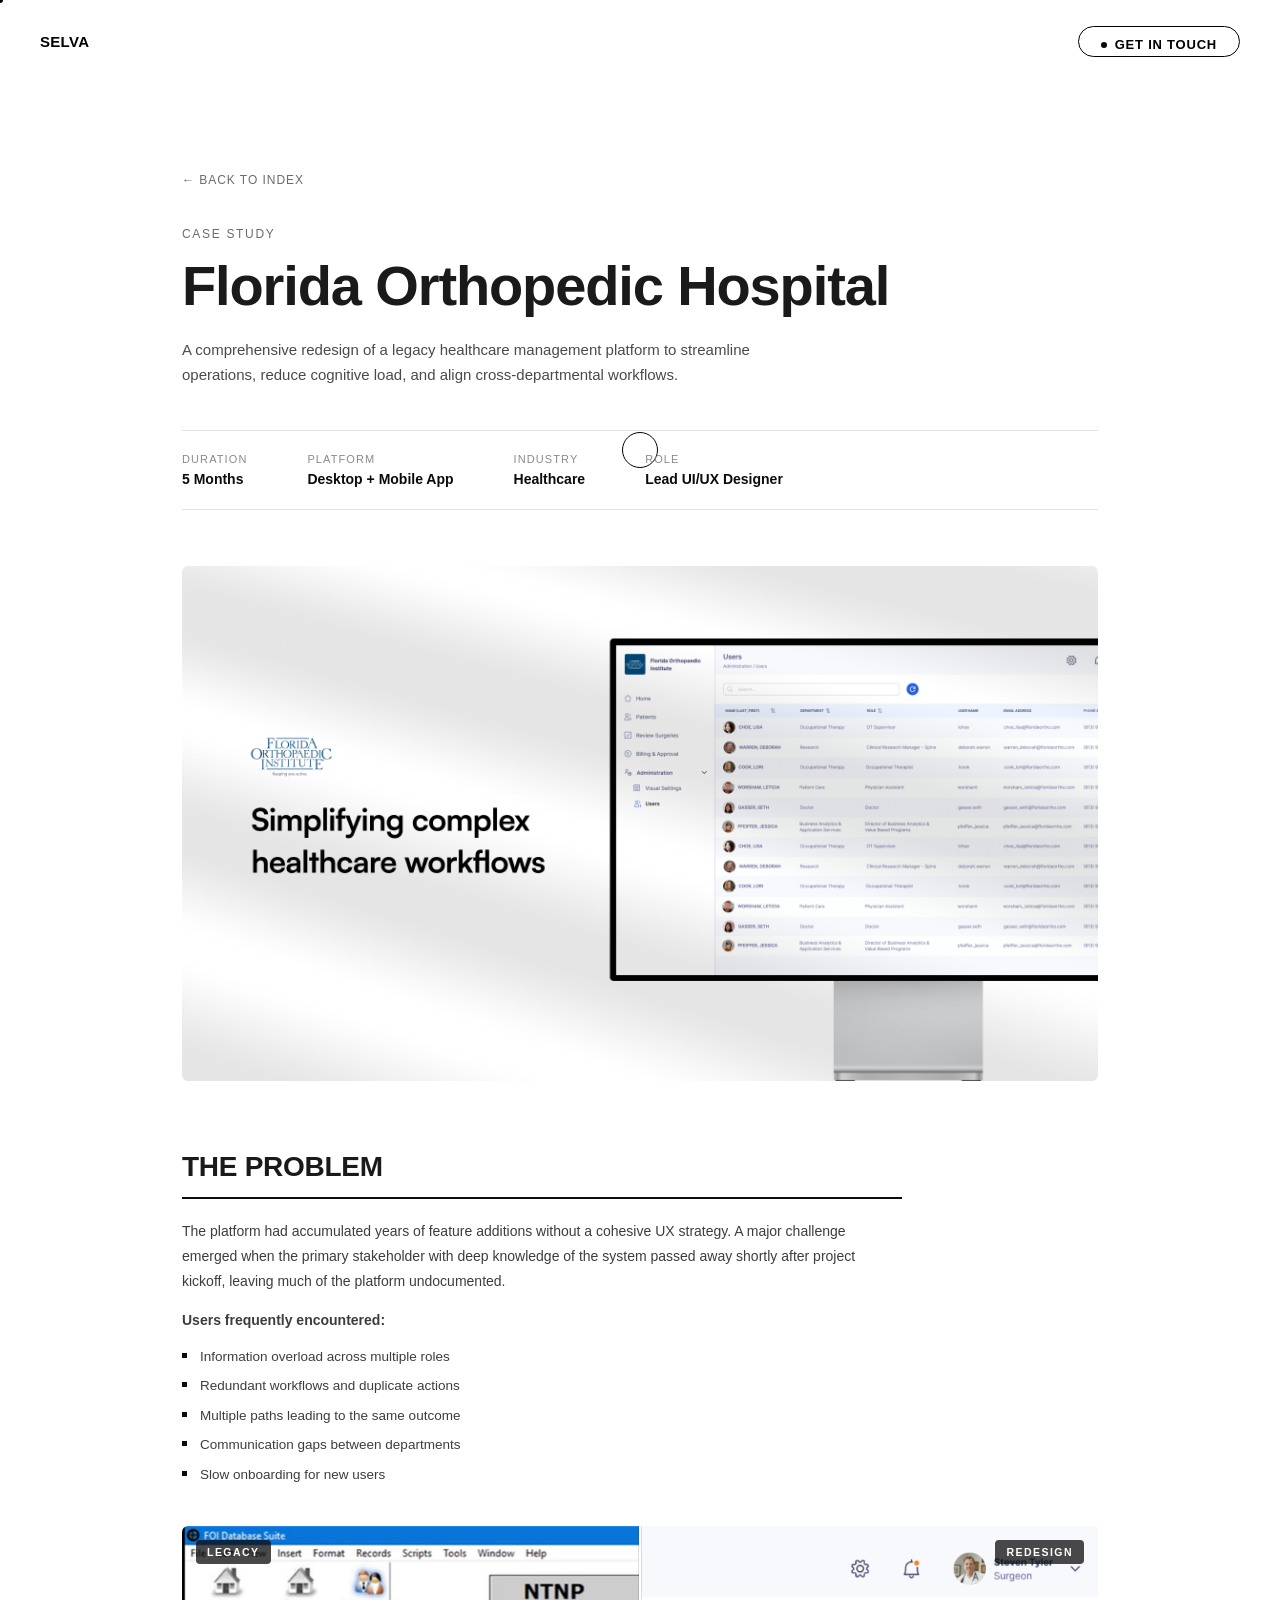
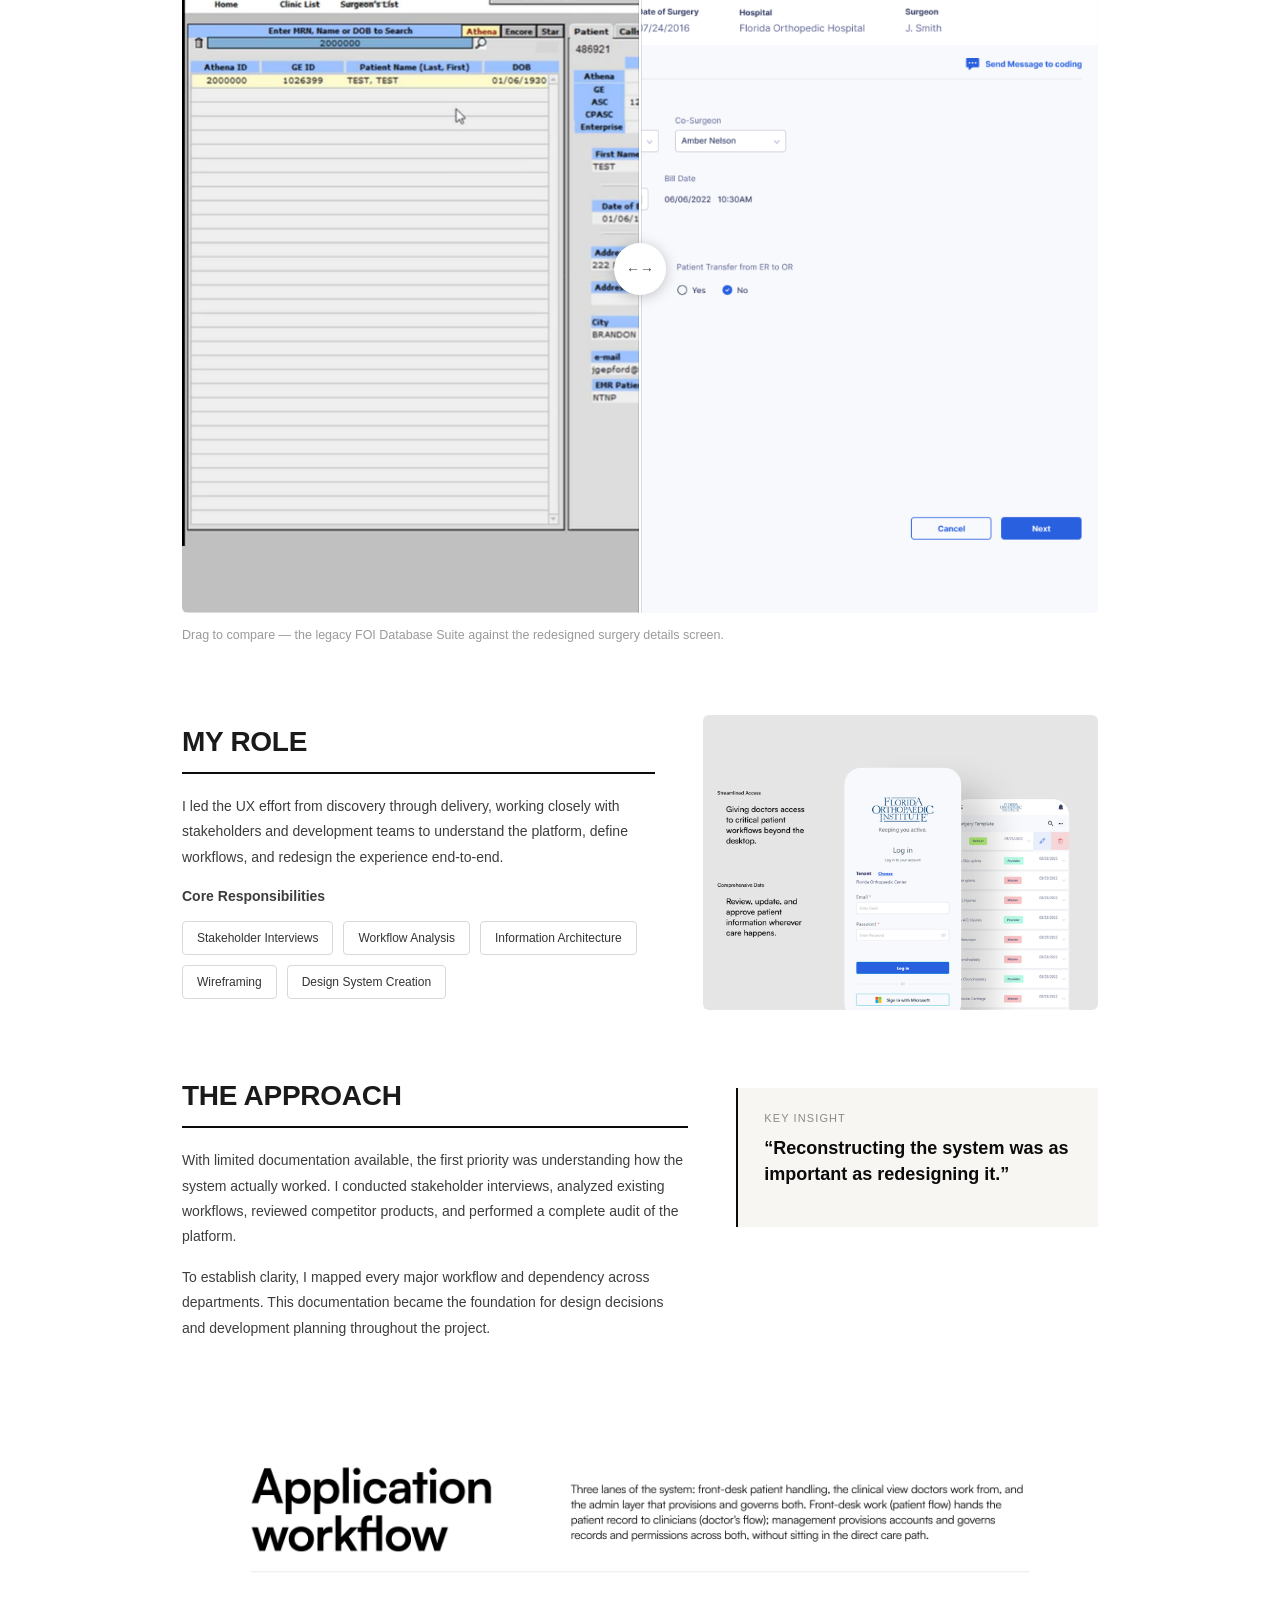
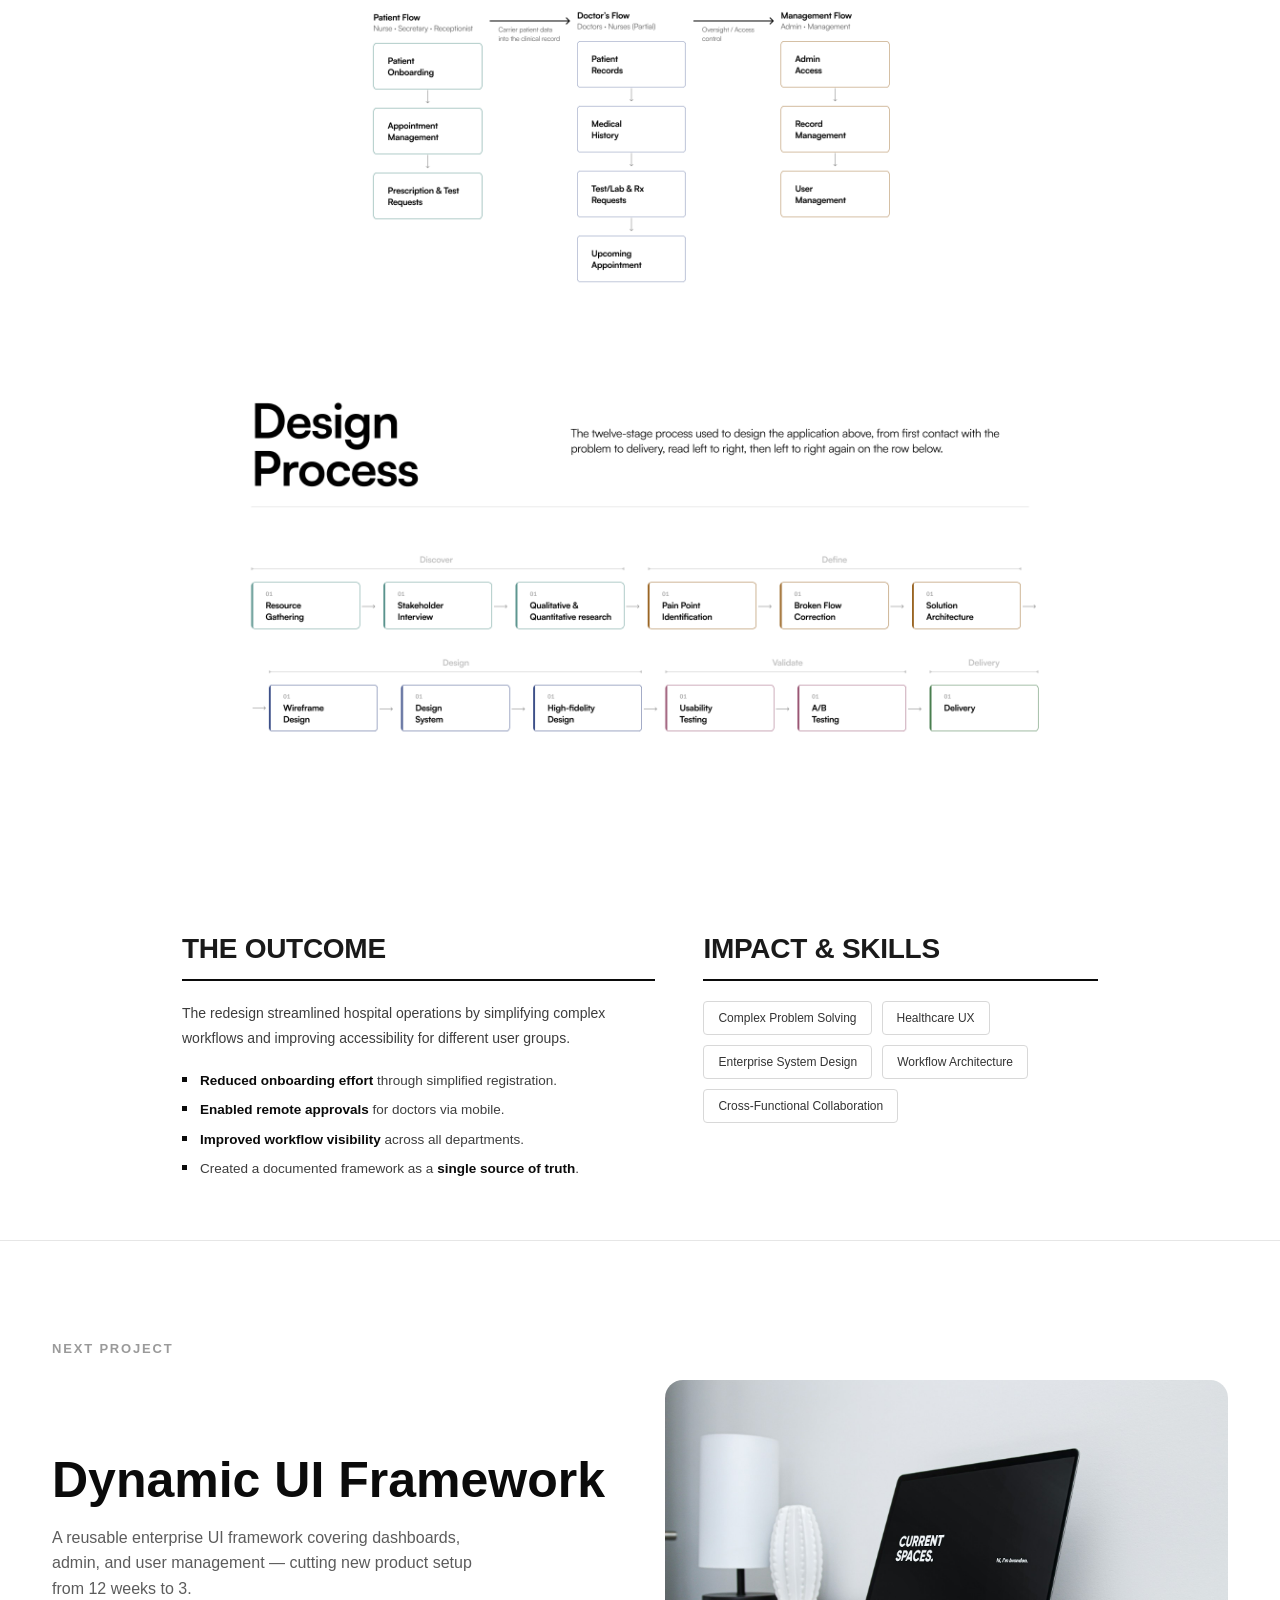
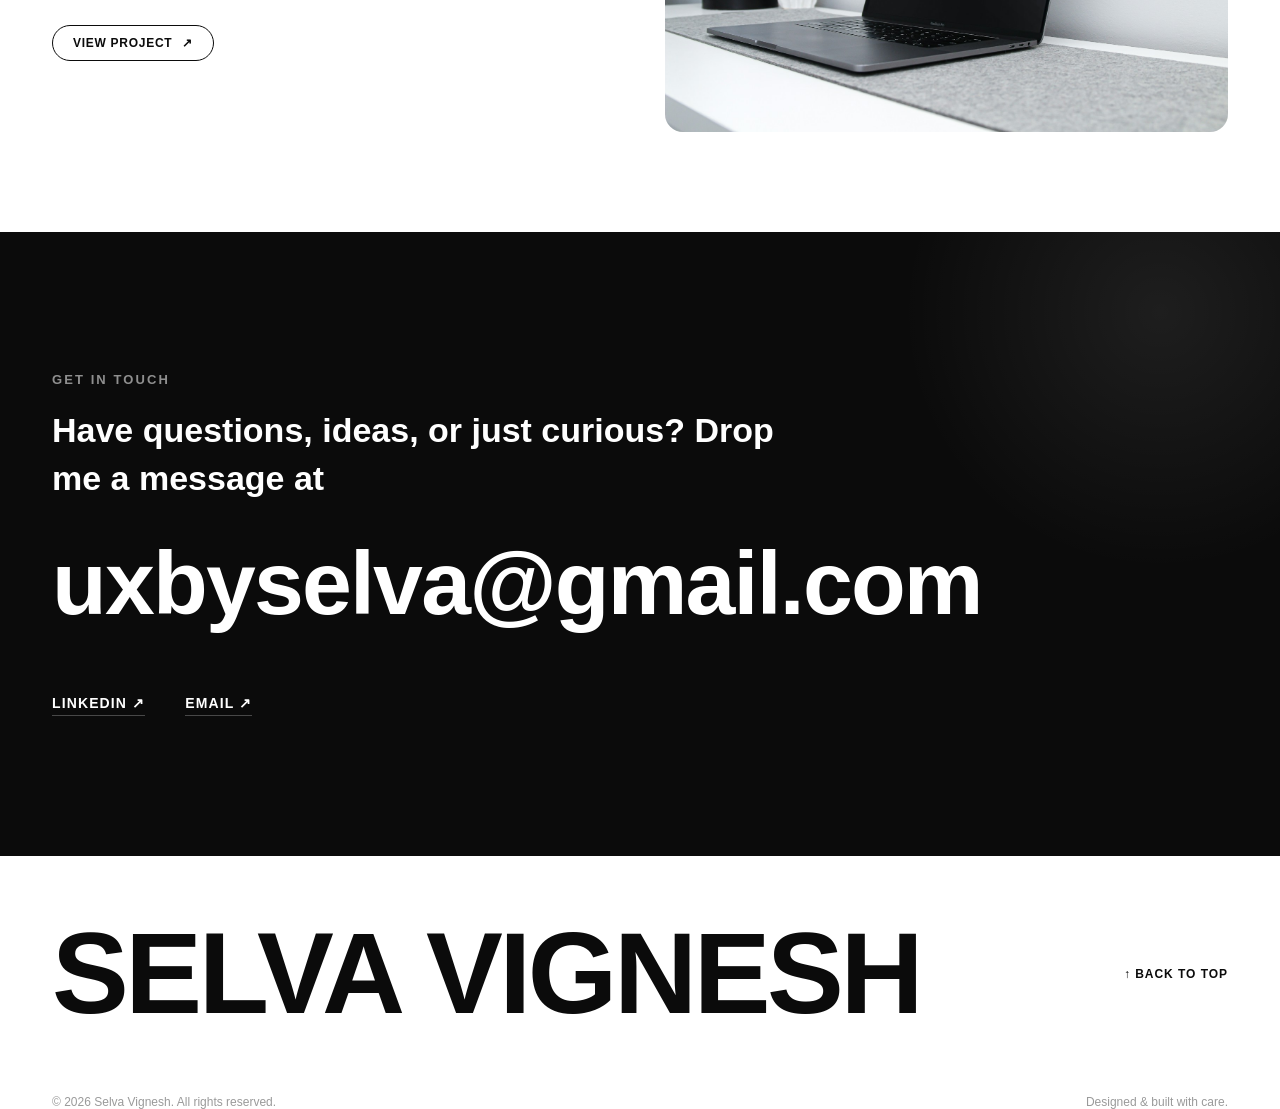
==== commit 2c79e9ea: "Add Florida Orthopedic case study visuals and comparison slider Replaces the stock placeholders on t" ====
--- a/case1.html
+++ b/case1.html
@@ -55,26 +55,31 @@
       </div>
 
       <figure class="report-image report-image--hero reveal">
-        <img src="images/1Oogny4l28GVyws80blz4aTMAg.jpg" alt="Dashboard mockup and doctor mobile app showcase" loading="lazy">
+        <img src="images/healthcare-hero.png" alt="Florida Orthopaedic Institute user administration screen beside the headline &quot;Simplifying complex healthcare workflows&quot;" fetchpriority="high">
       </figure>
 
-      <div class="report-block">
-        <div class="reveal">
-          <h2 class="report-h2">The Problem</h2>
-          <p>The platform had accumulated years of feature additions without a cohesive UX strategy. A major challenge emerged when the primary stakeholder with deep knowledge of the system passed away shortly after project kickoff, leaving much of the platform undocumented.</p>
-          <p class="report-strong-lead">Users frequently encountered:</p>
-          <ul class="report-list">
-            <li>Information overload across multiple roles</li>
-            <li>Redundant workflows and duplicate actions</li>
-            <li>Multiple paths leading to the same outcome</li>
-            <li>Communication gaps between departments</li>
-            <li>Slow onboarding for new users</li>
-          </ul>
-        </div>
-        <figure class="report-image report-image--side reveal">
-          <img src="images/MnERb7oVAJHH2aAAqvkAHIZbUmA.jpg" alt="Before state and pain points" loading="lazy">
-        </figure>
+      <div class="report-body reveal">
+        <h2 class="report-h2">The Problem</h2>
+        <p>The platform had accumulated years of feature additions without a cohesive UX strategy. A major challenge emerged when the primary stakeholder with deep knowledge of the system passed away shortly after project kickoff, leaving much of the platform undocumented.</p>
+        <p class="report-strong-lead">Users frequently encountered:</p>
+        <ul class="report-list">
+          <li>Information overload across multiple roles</li>
+          <li>Redundant workflows and duplicate actions</li>
+          <li>Multiple paths leading to the same outcome</li>
+          <li>Communication gaps between departments</li>
+          <li>Slow onboarding for new users</li>
+        </ul>
       </div>
+
+      <figure class="compare-slider reveal" data-compare>
+        <img class="compare-after" src="images/healthcare-redesign.png" alt="Redesigned surgery details screen with one clear form layout and grouped fields" loading="lazy">
+        <img class="compare-before" src="images/healthcare-legacy.png" alt="Legacy FOI Database Suite with dense tabbed panels and duplicated record fields" loading="lazy">
+        <span class="compare-tag compare-tag--before">Legacy</span>
+        <span class="compare-tag compare-tag--after">Redesign</span>
+        <span class="compare-line"></span>
+        <button class="compare-knob" type="button" role="slider" aria-label="Compare the legacy and redesigned interface" aria-orientation="horizontal" aria-valuemin="0" aria-valuemax="100" aria-valuenow="50">&#8592;&#8594;</button>
+      </figure>
+      <p class="compare-caption">Drag to compare &mdash; the legacy FOI Database Suite against the redesigned surgery details screen.</p>
 
       <div class="report-block">
         <div class="reveal">
@@ -90,7 +95,7 @@
           </div>
         </div>
         <figure class="report-image report-image--side reveal">
-          <img src="images/4NkreJrrZmQiaemgKWLPMZ85R3E.jpg" alt="Research and wireframes" loading="lazy">
+          <img src="images/Healthcare-role.png" alt="Mobile app screens giving doctors access to patient workflows beyond the desktop" loading="lazy">
         </figure>
       </div>
 
@@ -106,9 +111,14 @@
         </blockquote>
       </div>
 
-      <figure class="report-image report-image--hero reveal">
-        <img src="images/SQyKdO5tje3gbzkIqfZZVwK4K0.jpg" alt="Workflow reconstruction diagram" loading="lazy">
-      </figure>
+      <div class="report-stack reveal">
+        <figure class="report-image report-image--hero">
+          <img src="images/healthcare-workflow.png" alt="Application workflow diagram with three lanes: patient flow handled by front-desk staff, doctor's flow for clinical records, and management flow for admin access and oversight" loading="lazy">
+        </figure>
+        <figure class="report-image report-image--hero">
+          <img src="images/healthcare-designflow.png" alt="Twelve-stage design process grouped into discover, define, design, validate, and delivery phases" loading="lazy">
+        </figure>
+      </div>
 
       <div class="report-split">
         <div class="reveal">
--- a/css/style.css
+++ b/css/style.css
@@ -907,10 +907,15 @@
   align-items: center;
   margin-top: 70px;
 }
-.report-block p {
+.report-block p,
+.report-body p {
   font-size: 14px;
   line-height: 1.8;
   color: #3d3d3d;
+}
+.report-body {
+  margin-top: 70px;
+  max-width: 720px;
 }
 .report p + p,
 .report-block p + p {
@@ -1204,6 +1209,104 @@
   font-size: 22px;
   color: #c4c4c4;
   margin: 26px 0;
+}
+
+/* ---------- stacked related diagrams ---------- */
+.report-stack {
+  display: grid;
+  gap: 20px;
+  margin: 56px 0;
+}
+.report-stack .report-image { margin: 0; }
+
+/* ---------- before / after comparison slider ---------- */
+.compare-slider {
+  --pos: 50%;
+  position: relative;
+  width: 100%;
+  aspect-ratio: 4 / 3;
+  margin: 40px 0 12px;
+  border-radius: 6px;
+  overflow: hidden;
+  background: var(--gray);
+  cursor: ew-resize;
+  touch-action: pan-y;
+  user-select: none;
+  -webkit-user-select: none;
+}
+.compare-slider img {
+  position: absolute;
+  inset: 0;
+  width: 100%;
+  height: 100%;
+  object-fit: cover;
+  display: block;
+  pointer-events: none;
+}
+.compare-slider .compare-before {
+  clip-path: inset(0 calc(100% - var(--pos)) 0 0);
+}
+
+.compare-line {
+  position: absolute;
+  top: 0;
+  bottom: 0;
+  left: var(--pos);
+  width: 2px;
+  margin-left: -1px;
+  background: var(--white);
+  box-shadow: 0 0 0 1px rgba(0, 0, 0, .12);
+  pointer-events: none;
+}
+.compare-knob {
+  position: absolute;
+  top: 50%;
+  left: var(--pos);
+  width: 52px;
+  height: 52px;
+  margin: -26px 0 0 -26px;
+  border-radius: 50%;
+  background: var(--white);
+  box-shadow: 0 2px 14px rgba(0, 0, 0, .22);
+  display: flex;
+  align-items: center;
+  justify-content: center;
+  gap: 5px;
+  color: #4a4a4a;
+  font-size: 14px;
+  line-height: 1;
+  cursor: ew-resize;
+}
+.compare-knob:focus-visible {
+  outline: 2px solid var(--black);
+  outline-offset: 3px;
+}
+
+.compare-tag {
+  position: absolute;
+  top: 14px;
+  font-size: 10.5px;
+  font-weight: 900;
+  letter-spacing: .14em;
+  text-transform: uppercase;
+  padding: 6px 11px;
+  border-radius: 4px;
+  background: rgba(11, 11, 11, .74);
+  color: var(--white);
+  pointer-events: none;
+}
+.compare-tag--before { left: 14px; }
+.compare-tag--after { right: 14px; }
+
+.compare-caption {
+  font-size: 12.5px;
+  line-height: 1.6;
+  color: var(--gray-mid);
+  margin-bottom: 56px;
+}
+
+@media (hover: none) {
+  .compare-knob { width: 46px; height: 46px; margin: -23px 0 0 -23px; }
 }
 
 /* ---------- metric trio ---------- */
